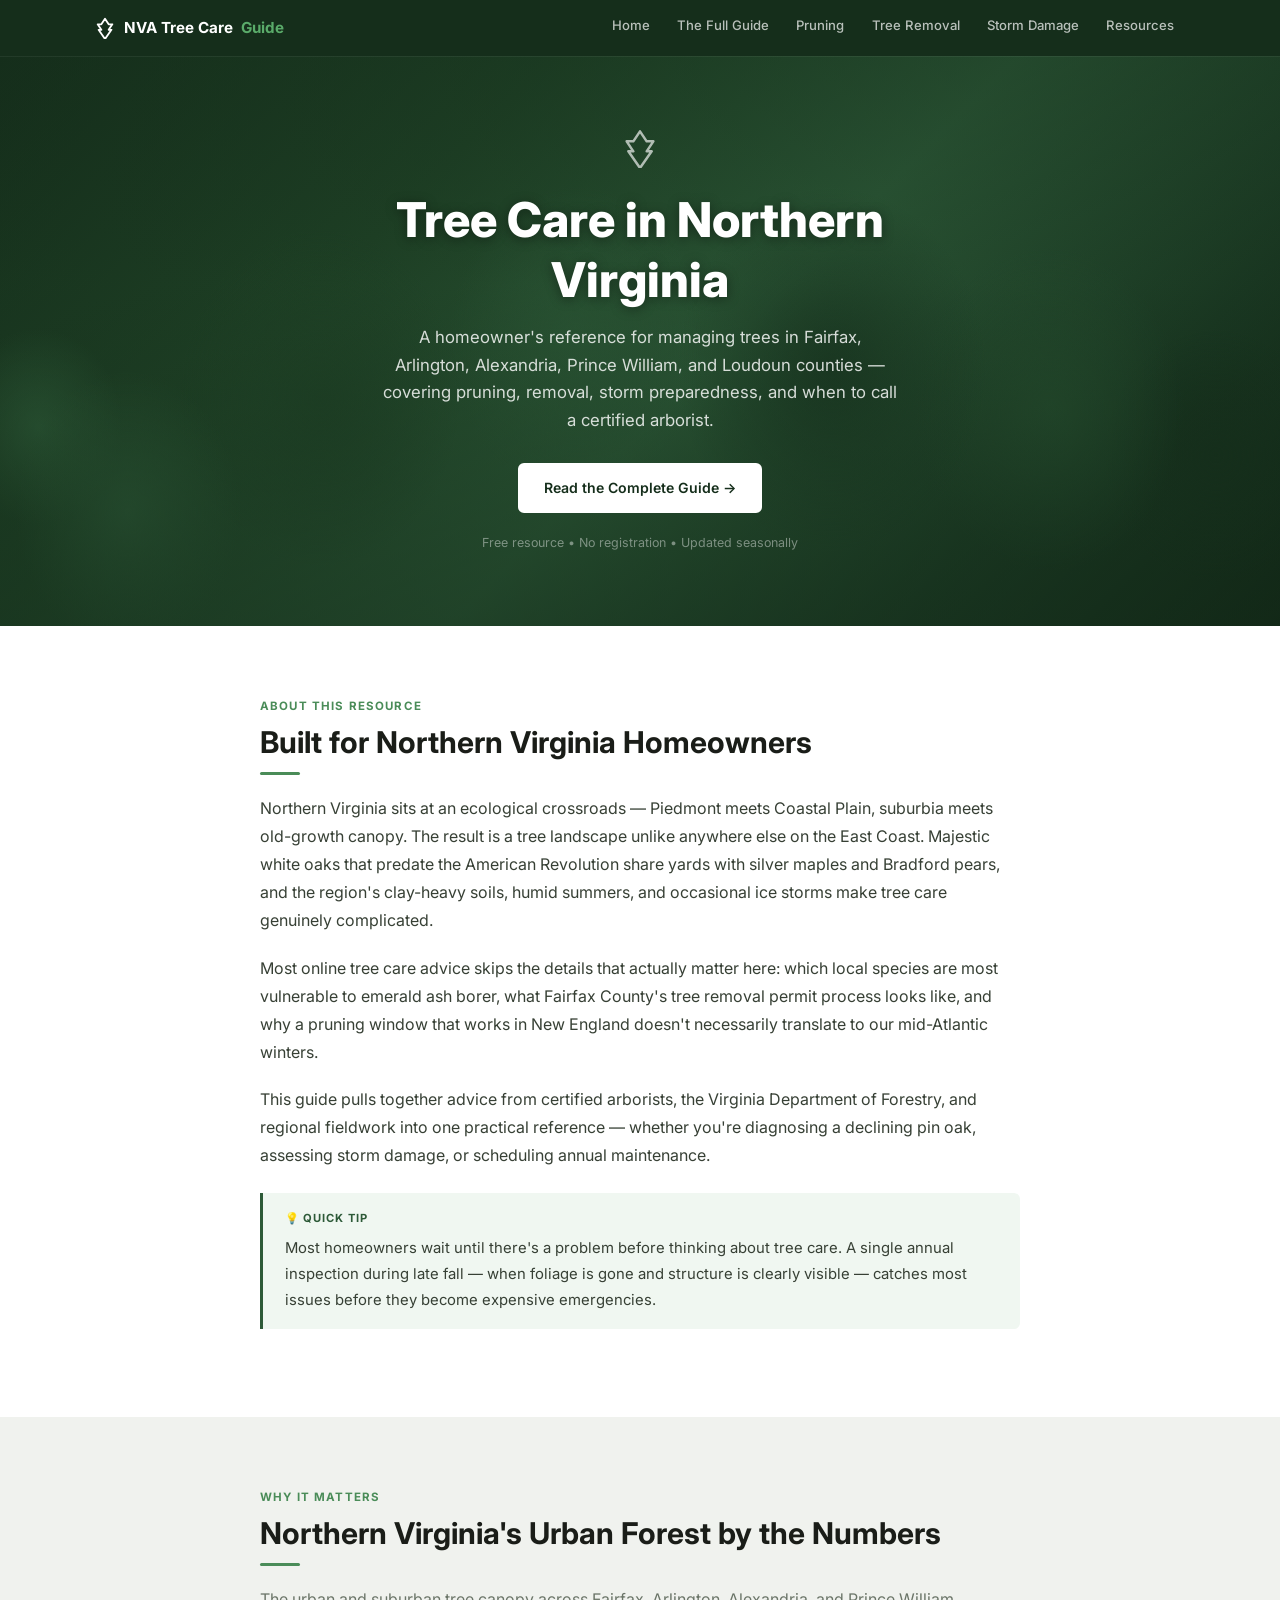
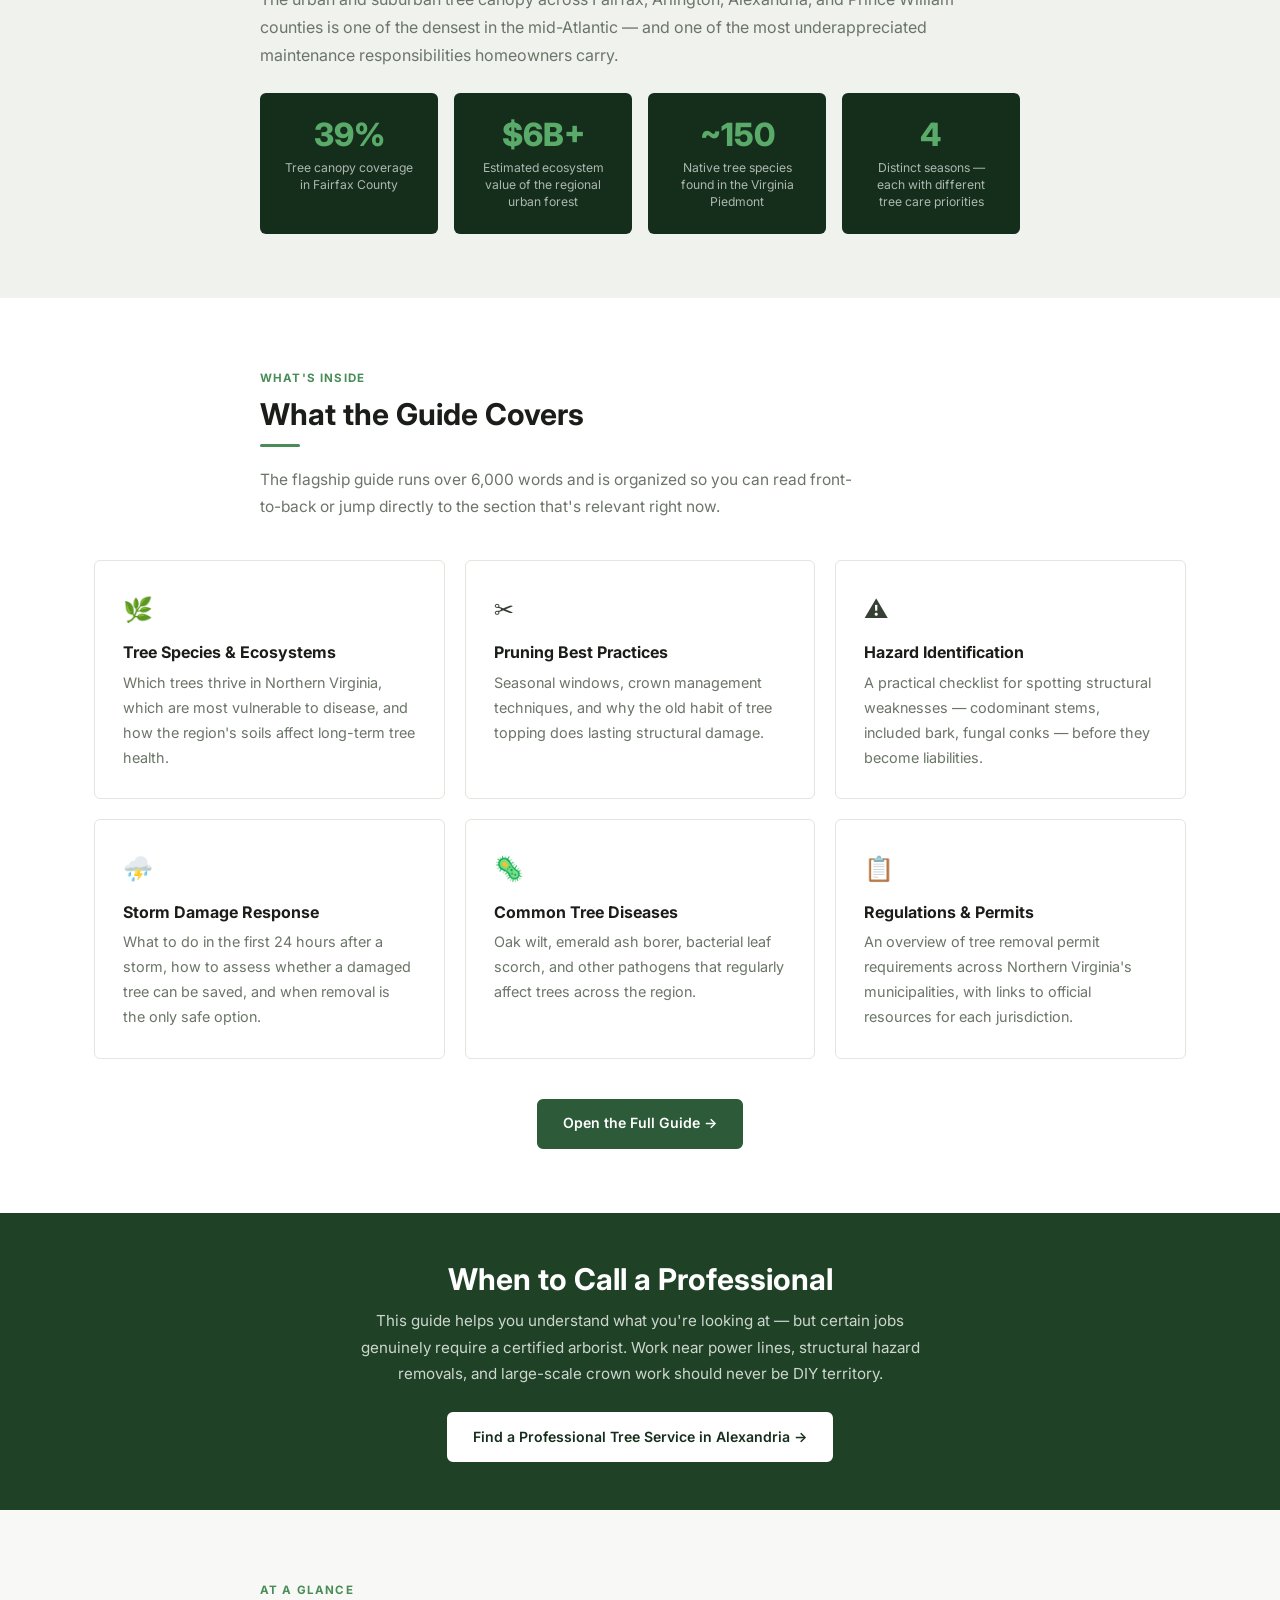
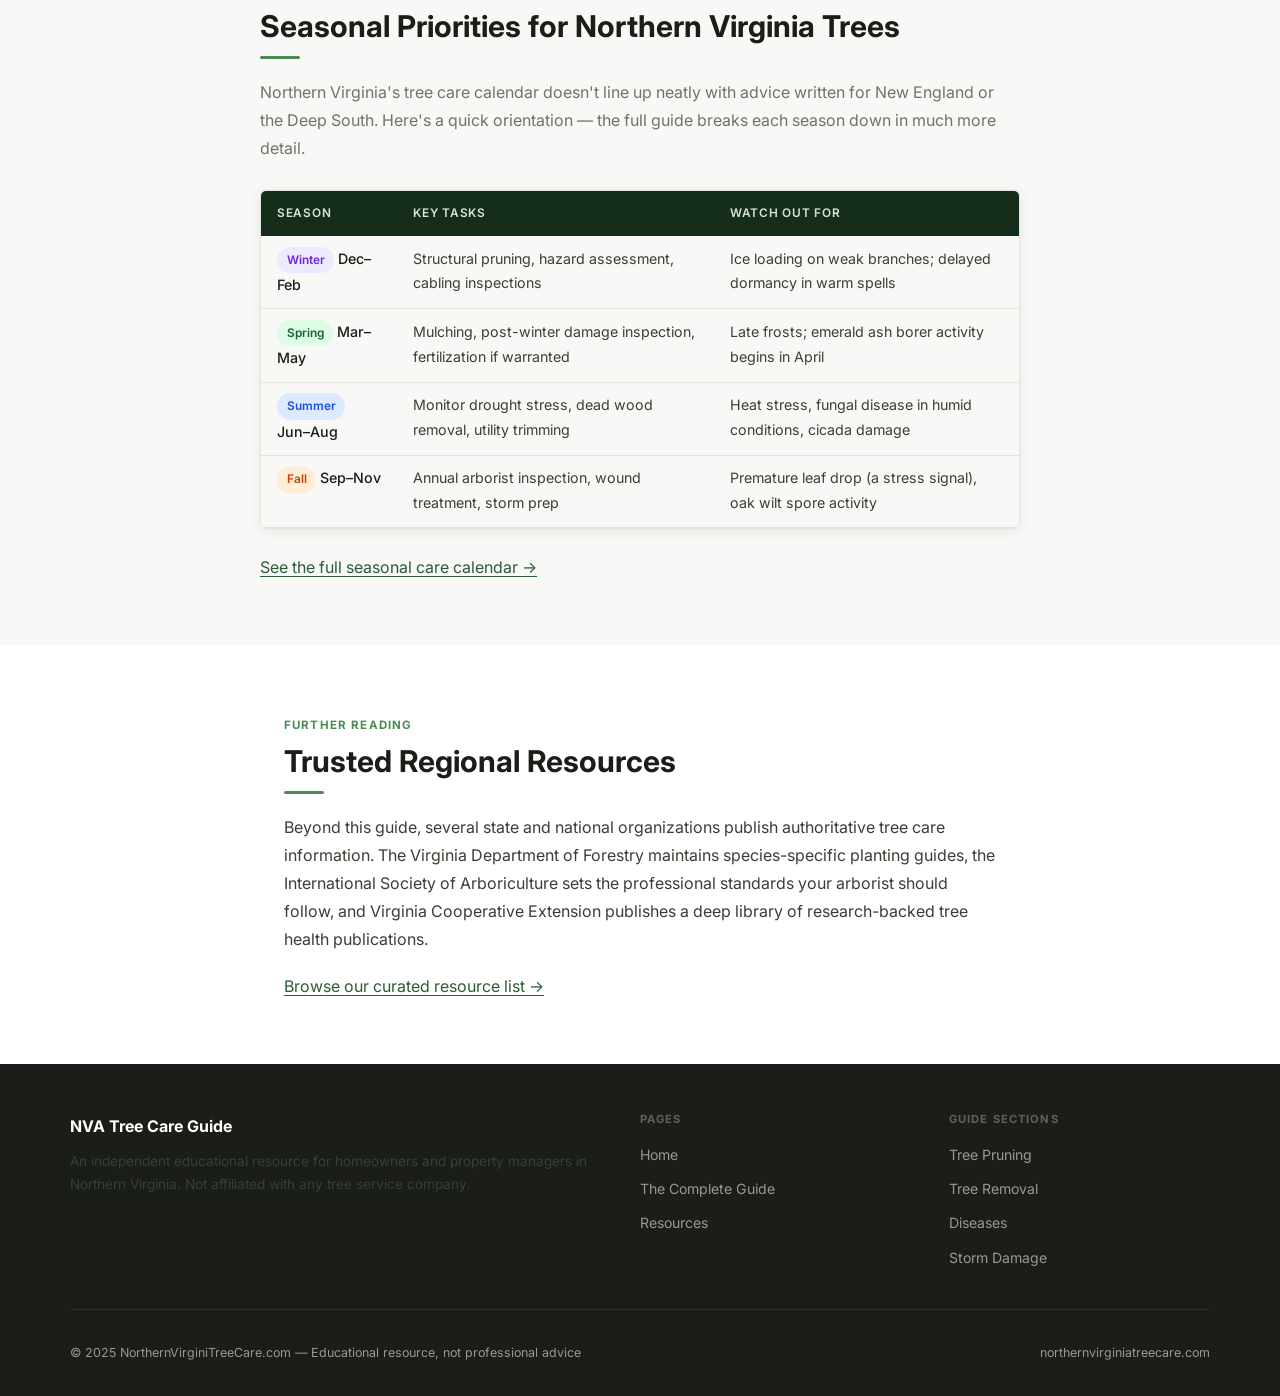
==== index.html @ ad96422e "Add files via upload" ====
<!DOCTYPE html>
<html lang="en">
<head>
  <meta charset="UTF-8">
  <meta name="viewport" content="width=device-width, initial-scale=1.0">
  <title>Northern Virginia Tree Care Guide | Tree Health, Pruning & Removal Advice</title>
  <meta name="description" content="A regional resource for homeowners navigating tree care in Northern Virginia — from seasonal pruning schedules and storm damage response to choosing the right certified arborist.">
  <link rel="canonical" href="https://northernvirginiatreecare.com/">
  <link rel="stylesheet" href="styles.css">
</head>
<body>

<nav>
  <div class="nav-inner">
    <a class="nav-brand" href="index.html">
      <svg width="22" height="22" viewBox="0 0 24 24" fill="none" stroke="currentColor" stroke-width="2" stroke-linecap="round" stroke-linejoin="round"><path d="M12 2L8 8H4l4 6H5l7 10 7-10h-3l4-6h-4z"/></svg>
      NVA Tree Care <span class="brand-accent">Guide</span>
    </a>
    <ul class="nav-links">
      <li><a href="index.html">Home</a></li>
      <li><a href="guide.html">The Full Guide</a></li>
      <li><a href="guide.html#pruning">Pruning</a></li>
      <li><a href="guide.html#removal">Tree Removal</a></li>
      <li><a href="guide.html#storm">Storm Damage</a></li>
      <li><a href="resources.html">Resources</a></li>
    </ul>
  </div>
</nav>

<!-- HERO -->
<section class="hero">
  <div class="hero-bg"></div>
  <div class="hero-inner">
    <div class="hero-icon">
      <svg width="40" height="40" viewBox="0 0 24 24" fill="none" stroke="white" stroke-width="1.5" stroke-linecap="round" stroke-linejoin="round"><path d="M12 2L8 8H4l4 6H5l7 10 7-10h-3l4-6h-4z"/></svg>
    </div>
    <h1>Tree Care in Northern Virginia</h1>
    <p class="lead">A homeowner's reference for managing trees in Fairfax, Arlington, Alexandria, Prince William, and Loudoun counties — covering pruning, removal, storm preparedness, and when to call a certified arborist.</p>
    <a href="guide.html" class="btn btn-white">Read the Complete Guide →</a>
    <p class="hero-meta">Free resource &bull; No registration &bull; Updated seasonally</p>
  </div>
</section>

<!-- INTRO -->
<section class="section">
  <div class="container">
    <div style="max-width: 760px; margin: 0 auto;">
      <span class="section-label">About This Resource</span>
      <h2>Built for Northern Virginia Homeowners</h2>
      <div class="divider"></div>

      <p>Northern Virginia sits at an ecological crossroads — Piedmont meets Coastal Plain, suburbia meets old-growth canopy. The result is a tree landscape unlike anywhere else on the East Coast. Majestic white oaks that predate the American Revolution share yards with silver maples and Bradford pears, and the region's clay-heavy soils, humid summers, and occasional ice storms make tree care genuinely complicated.</p>

      <p>Most online tree care advice skips the details that actually matter here: which local species are most vulnerable to emerald ash borer, what Fairfax County's tree removal permit process looks like, and why a pruning window that works in New England doesn't necessarily translate to our mid-Atlantic winters.</p>

      <p>This guide pulls together advice from certified arborists, the Virginia Department of Forestry, and regional fieldwork into one practical reference — whether you're diagnosing a declining pin oak, assessing storm damage, or scheduling annual maintenance.</p>

      <div class="callout callout-tip">
        <span class="callout-label">💡 Quick Tip</span>
        <p>Most homeowners wait until there's a problem before thinking about tree care. A single annual inspection during late fall — when foliage is gone and structure is clearly visible — catches most issues before they become expensive emergencies.</p>
      </div>
    </div>
  </div>
</section>

<!-- STATS -->
<section class="section section-light">
  <div class="container">
    <div style="max-width: 760px; margin: 0 auto;">
      <span class="section-label">Why It Matters</span>
      <h2>Northern Virginia's Urban Forest by the Numbers</h2>
      <div class="divider"></div>
      <p style="color: var(--muted);">The urban and suburban tree canopy across Fairfax, Arlington, Alexandria, and Prince William counties is one of the densest in the mid-Atlantic — and one of the most underappreciated maintenance responsibilities homeowners carry.</p>
    </div>
    <div class="stats-row" style="max-width: 760px; margin: 1.5rem auto 0;">
      <div class="stat-item">
        <span class="stat-num">39%</span>
        <span class="stat-label">Tree canopy coverage in Fairfax County</span>
      </div>
      <div class="stat-item">
        <span class="stat-num">$6B+</span>
        <span class="stat-label">Estimated ecosystem value of the regional urban forest</span>
      </div>
      <div class="stat-item">
        <span class="stat-num">~150</span>
        <span class="stat-label">Native tree species found in the Virginia Piedmont</span>
      </div>
      <div class="stat-item">
        <span class="stat-num">4</span>
        <span class="stat-label">Distinct seasons — each with different tree care priorities</span>
      </div>
    </div>
  </div>
</section>

<!-- GUIDE TOPICS -->
<section class="section">
  <div class="container">
    <div class="section-header" style="max-width: 760px; margin: 0 auto 2.5rem;">
      <span class="section-label">What's Inside</span>
      <h2>What the Guide Covers</h2>
      <div class="divider"></div>
      <p>The flagship guide runs over 6,000 words and is organized so you can read front-to-back or jump directly to the section that's relevant right now.</p>
    </div>

    <div class="card-grid">
      <div class="card">
        <span class="card-icon">🌿</span>
        <h3>Tree Species &amp; Ecosystems</h3>
        <p>Which trees thrive in Northern Virginia, which are most vulnerable to disease, and how the region's soils affect long-term tree health.</p>
      </div>
      <div class="card">
        <span class="card-icon">✂️</span>
        <h3>Pruning Best Practices</h3>
        <p>Seasonal windows, crown management techniques, and why the old habit of tree topping does lasting structural damage.</p>
      </div>
      <div class="card">
        <span class="card-icon">⚠️</span>
        <h3>Hazard Identification</h3>
        <p>A practical checklist for spotting structural weaknesses — codominant stems, included bark, fungal conks — before they become liabilities.</p>
      </div>
      <div class="card">
        <span class="card-icon">⛈️</span>
        <h3>Storm Damage Response</h3>
        <p>What to do in the first 24 hours after a storm, how to assess whether a damaged tree can be saved, and when removal is the only safe option.</p>
      </div>
      <div class="card">
        <span class="card-icon">🦠</span>
        <h3>Common Tree Diseases</h3>
        <p>Oak wilt, emerald ash borer, bacterial leaf scorch, and other pathogens that regularly affect trees across the region.</p>
      </div>
      <div class="card">
        <span class="card-icon">📋</span>
        <h3>Regulations &amp; Permits</h3>
        <p>An overview of tree removal permit requirements across Northern Virginia's municipalities, with links to official resources for each jurisdiction.</p>
      </div>
    </div>

    <div style="text-align: center; margin-top: 2.5rem;">
      <a href="guide.html" class="btn btn-primary">Open the Full Guide →</a>
    </div>
  </div>
</section>

<!-- FEATURED STRIP -->
<section class="featured-strip">
  <h2>When to Call a Professional</h2>
  <p>This guide helps you understand what you're looking at — but certain jobs genuinely require a certified arborist. Work near power lines, structural hazard removals, and large-scale crown work should never be DIY territory.</p>
  <a href="https://gvtreeservice.com/service-area/tree-service-alexandria-va/" class="btn btn-white" target="_blank" rel="noopener">Find a Professional Tree Service in Alexandria →</a>
</section>

<!-- SEASONAL SNAPSHOT -->
<section class="section section-alt">
  <div class="container">
    <div style="max-width: 760px; margin: 0 auto;">
      <span class="section-label">At a Glance</span>
      <h2>Seasonal Priorities for Northern Virginia Trees</h2>
      <div class="divider"></div>
      <p style="color: var(--muted); margin-bottom: 1.75rem;">Northern Virginia's tree care calendar doesn't line up neatly with advice written for New England or the Deep South. Here's a quick orientation — the full guide breaks each season down in much more detail.</p>

      <div class="table-wrap">
        <table>
          <thead>
            <tr>
              <th>Season</th>
              <th>Key Tasks</th>
              <th>Watch Out For</th>
            </tr>
          </thead>
          <tbody>
            <tr>
              <td><span class="season-badge winter">Winter</span> Dec–Feb</td>
              <td>Structural pruning, hazard assessment, cabling inspections</td>
              <td>Ice loading on weak branches; delayed dormancy in warm spells</td>
            </tr>
            <tr>
              <td><span class="season-badge spring">Spring</span> Mar–May</td>
              <td>Mulching, post-winter damage inspection, fertilization if warranted</td>
              <td>Late frosts; emerald ash borer activity begins in April</td>
            </tr>
            <tr>
              <td><span class="season-badge summer">Summer</span> Jun–Aug</td>
              <td>Monitor drought stress, dead wood removal, utility trimming</td>
              <td>Heat stress, fungal disease in humid conditions, cicada damage</td>
            </tr>
            <tr>
              <td><span class="season-badge fall">Fall</span> Sep–Nov</td>
              <td>Annual arborist inspection, wound treatment, storm prep</td>
              <td>Premature leaf drop (a stress signal), oak wilt spore activity</td>
            </tr>
          </tbody>
        </table>
      </div>

      <p style="margin-top: 1rem;"><a href="guide.html#seasonal">See the full seasonal care calendar →</a></p>
    </div>
  </div>
</section>

<!-- RESOURCES TEASER -->
<section class="section">
  <div class="container" style="max-width: 760px; margin: 0 auto;">
    <span class="section-label">Further Reading</span>
    <h2>Trusted Regional Resources</h2>
    <div class="divider"></div>
    <p>Beyond this guide, several state and national organizations publish authoritative tree care information. The Virginia Department of Forestry maintains species-specific planting guides, the International Society of Arboriculture sets the professional standards your arborist should follow, and Virginia Cooperative Extension publishes a deep library of research-backed tree health publications.</p>
    <p><a href="resources.html">Browse our curated resource list →</a></p>
  </div>
</section>

<footer>
  <div class="footer-inner">
    <div>
      <span class="footer-brand">NVA Tree Care Guide</span>
      <p class="footer-desc">An independent educational resource for homeowners and property managers in Northern Virginia. Not affiliated with any tree service company.</p>
    </div>
    <div class="footer-col">
      <h5>Pages</h5>
      <ul>
        <li><a href="index.html">Home</a></li>
        <li><a href="guide.html">The Complete Guide</a></li>
        <li><a href="resources.html">Resources</a></li>
      </ul>
    </div>
    <div class="footer-col">
      <h5>Guide Sections</h5>
      <ul>
        <li><a href="guide.html#pruning">Tree Pruning</a></li>
        <li><a href="guide.html#removal">Tree Removal</a></li>
        <li><a href="guide.html#diseases">Diseases</a></li>
        <li><a href="guide.html#storm">Storm Damage</a></li>
      </ul>
    </div>
  </div>
  <div class="footer-bottom">
    <span>© 2025 NorthernVirginiTreeCare.com — Educational resource, not professional advice</span>
    <span>northernvirginiatreecare.com</span>
  </div>
</footer>

</body>
</html>
---- styles.css ----
/* =============================================
   Northern Virginia Tree Care Guide
   Design: Clean editorial with photo hero
   ============================================= */

@import url('https://fonts.googleapis.com/css2?family=Inter:wght@300;400;500;600;700;800&family=Merriweather:ital,wght@0,300;0,400;0,700;1,300;1,400&display=swap');

:root {
  --forest:       #152e1b;
  --canopy:       #1f4226;
  --mid-green:    #2d5a38;
  --light-green:  #4a8c58;
  --accent-green: #5aab6a;
  --white:        #ffffff;
  --off-white:    #f8f9f6;
  --light-gray:   #f0f2ee;
  --border:       #e2e6de;
  --ink:          #1a1d18;
  --body:         #374035;
  --muted:        #6b7568;
  --caution-bg:   #fffbeb;
  --caution-bdr:  #d97706;
  --tip-bg:       #f0f7f1;
  --tip-bdr:      #2d5a38;
  --danger-bg:    #fff1f1;
  --danger-bdr:   #dc2626;
  --font-ui:      'Inter', system-ui, sans-serif;
  --font-body:    'Merriweather', Georgia, serif;
  --max-w: 1140px;
  --radius: 6px;
  --shadow: 0 2px 12px rgba(0,0,0,.08);
  --shadow-md: 0 4px 24px rgba(0,0,0,.12);
}

*, *::before, *::after { box-sizing: border-box; margin: 0; padding: 0; }
html { scroll-behavior: smooth; }

body {
  font-family: var(--font-ui);
  font-size: 1rem;
  line-height: 1.75;
  color: var(--body);
  background: var(--white);
  -webkit-font-smoothing: antialiased;
}

h1, h2, h3, h4, h5 {
  font-family: var(--font-ui);
  color: var(--ink);
  line-height: 1.25;
  font-weight: 700;
}
h1 { font-size: clamp(1.85rem, 5vw, 3rem); font-weight: 800; }
h2 { font-size: clamp(1.3rem, 3vw, 1.875rem); margin-bottom: .5rem; }
h3 { font-size: 1.2rem; margin-bottom: .35rem; }
h4 { font-size: 1rem; font-weight: 600; }

p { margin-bottom: 1.2rem; color: var(--body); }
p:last-child { margin-bottom: 0; }
a { color: var(--mid-green); text-decoration: underline; text-underline-offset: 3px; }
a:hover { color: var(--forest); }
strong { font-weight: 600; color: var(--ink); }
ul, ol { padding-left: 1.5rem; margin-bottom: 1.2rem; }
li { margin-bottom: .4rem; }

.container { max-width: var(--max-w); margin: 0 auto; padding: 0 1.5rem; }

/* NAV */
nav {
  background: var(--forest);
  position: sticky;
  top: 0;
  z-index: 100;
  box-shadow: 0 1px 0 rgba(255,255,255,.06);
}
.nav-inner {
  max-width: var(--max-w);
  margin: 0 auto;
  padding: 0 1.5rem;
  display: flex;
  align-items: center;
  justify-content: space-between;
  height: 56px;
}
.nav-brand {
  display: flex;
  align-items: center;
  gap: .5rem;
  text-decoration: none;
  font-size: .95rem;
  font-weight: 700;
  color: var(--white);
}
.nav-brand .brand-accent { color: var(--accent-green); }
.nav-links { display: flex; list-style: none; padding: 0; margin: 0; gap: .2rem; }
.nav-links a {
  font-size: .82rem;
  font-weight: 500;
  color: rgba(255,255,255,.7);
  text-decoration: none;
  padding: .4rem .75rem;
  border-radius: 4px;
  transition: background .15s, color .15s;
  white-space: nowrap;
}
.nav-links a:hover { background: rgba(255,255,255,.1); color: #fff; }

/* HERO */
.hero {
  position: relative;
  min-height: 380px;
  display: flex;
  align-items: center;
  justify-content: center;
  text-align: center;
  overflow: hidden;
}
.hero-bg {
  position: absolute;
  inset: 0;
  background: linear-gradient(135deg, #152e1b 0%, #1f4226 30%, #2d5a38 55%, #1a3822 80%, #0f2213 100%);
  z-index: 0;
}
/* Organic tree canopy shapes */
.hero-bg::before {
  content: '';
  position: absolute;
  inset: 0;
  background-image:
    radial-gradient(ellipse 160px 200px at 10% 80%, rgba(45,90,56,.9) 0%, transparent 70%),
    radial-gradient(ellipse 200px 240px at 25% 60%, rgba(31,66,38,.95) 0%, transparent 70%),
    radial-gradient(ellipse 180px 220px at 45% 50%, rgba(45,90,56,.8) 0%, transparent 70%),
    radial-gradient(ellipse 220px 260px at 65% 55%, rgba(26,56,34,.95) 0%, transparent 70%),
    radial-gradient(ellipse 190px 230px at 82% 62%, rgba(37,77,46,.9) 0%, transparent 70%),
    radial-gradient(ellipse 160px 180px at 95% 70%, rgba(21,46,27,.9) 0%, transparent 70%),
    radial-gradient(ellipse 120px 140px at 3% 65%, rgba(50,100,62,.7) 0%, transparent 70%);
  z-index: 1;
}
.hero-bg::after {
  content: '';
  position: absolute;
  inset: 0;
  background: linear-gradient(to bottom, rgba(21,46,27,.4) 0%, rgba(21,46,27,.15) 40%, rgba(21,46,27,.55) 100%);
  z-index: 2;
}
.hero-inner {
  position: relative;
  z-index: 3;
  padding: 4.5rem 1.5rem;
  max-width: 680px;
  width: 100%;
}
.hero-icon { margin: 0 auto .85rem; opacity: .65; }
.hero h1 { color: #fff; font-weight: 800; margin-bottom: .9rem; text-shadow: 0 2px 12px rgba(0,0,0,.4); }
.hero .lead {
  font-size: 1.05rem;
  color: rgba(255,255,255,.82);
  max-width: 520px;
  margin: 0 auto 1.75rem;
  line-height: 1.65;
}
.hero-meta { font-size: .78rem; color: rgba(255,255,255,.42); margin-top: 1.2rem; }

/* BREADCRUMB */
.breadcrumb { background: var(--light-gray); border-bottom: 1px solid var(--border); padding: .6rem 1.5rem; }
.breadcrumb-inner { max-width: var(--max-w); margin: 0 auto; font-size: .78rem; color: var(--muted); }
.breadcrumb-inner a { color: var(--mid-green); text-decoration: none; }
.breadcrumb-inner a:hover { text-decoration: underline; }
.breadcrumb-inner span { margin: 0 .4rem; opacity: .5; }

/* BUTTONS */
.btn {
  display: inline-flex;
  align-items: center;
  gap: .4rem;
  padding: .68rem 1.5rem;
  border-radius: var(--radius);
  font-family: var(--font-ui);
  font-size: .88rem;
  font-weight: 600;
  text-decoration: none;
  transition: all .18s;
  cursor: pointer;
  white-space: nowrap;
}
.btn-primary { background: var(--mid-green); color: #fff; border: 2px solid var(--mid-green); }
.btn-primary:hover { background: var(--forest); border-color: var(--forest); color: #fff; }
.btn-outline { background: transparent; color: var(--mid-green); border: 2px solid var(--mid-green); }
.btn-outline:hover { background: var(--mid-green); color: #fff; }
.btn-white { background: #fff; color: var(--forest); border: 2px solid #fff; }
.btn-white:hover { background: rgba(255,255,255,.88); color: var(--forest); }

/* SECTIONS */
.section { padding: 4rem 1.5rem; }
.section-sm { padding: 2.5rem 1.5rem; }
.section-alt { background: var(--off-white); }
.section-light { background: var(--light-gray); }
.section-dark { background: var(--forest); }
.section-dark h2, .section-dark h3 { color: #fff; }
.section-dark p { color: rgba(255,255,255,.78); }

.section-header { margin-bottom: 2.5rem; }
.section-header p { color: var(--muted); max-width: 600px; font-size: .97rem; }
.section-label {
  display: inline-block;
  font-size: .72rem;
  font-weight: 700;
  letter-spacing: .1em;
  text-transform: uppercase;
  color: var(--light-green);
  margin-bottom: .5rem;
}
.divider { width: 40px; height: 3px; background: var(--light-green); border-radius: 2px; margin: .65rem 0 1.2rem; }

/* CARDS */
.card-grid { display: grid; grid-template-columns: repeat(auto-fit, minmax(270px, 1fr)); gap: 1.25rem; }
.card {
  background: var(--white);
  border: 1px solid var(--border);
  border-radius: var(--radius);
  padding: 1.75rem;
  transition: box-shadow .2s, transform .2s;
}
.card:hover { box-shadow: var(--shadow-md); transform: translateY(-2px); }
.card-icon { font-size: 1.5rem; margin-bottom: .7rem; display: block; }
.card h3 { font-size: 1rem; margin-bottom: .45rem; }
.card p { font-size: .9rem; color: var(--muted); margin: 0; }

/* CALLOUTS */
.callout { border-left: 3px solid; padding: 1rem 1.35rem; margin: 1.5rem 0; border-radius: 0 var(--radius) var(--radius) 0; }
.callout-tip { background: var(--tip-bg); border-color: var(--tip-bdr); }
.callout-warning { background: var(--caution-bg); border-color: var(--caution-bdr); }
.callout-danger { background: var(--danger-bg); border-color: var(--danger-bdr); }
.callout-label { font-size: .7rem; font-weight: 700; letter-spacing: .08em; text-transform: uppercase; display: block; margin-bottom: .4rem; }
.callout-tip .callout-label { color: var(--mid-green); }
.callout-warning .callout-label { color: #b45309; }
.callout-danger .callout-label { color: #dc2626; }
.callout p { font-size: .93rem; margin: 0; }

/* TABLES */
.table-wrap { overflow-x: auto; margin: 1.5rem 0; border-radius: var(--radius); border: 1px solid var(--border); box-shadow: var(--shadow); }
table { width: 100%; border-collapse: collapse; font-size: .89rem; }
thead { background: var(--forest); }
thead th { padding: .75rem 1rem; text-align: left; font-size: .74rem; font-weight: 600; letter-spacing: .06em; text-transform: uppercase; color: rgba(255,255,255,.85); }
tbody tr:nth-child(even) { background: var(--off-white); }
tbody tr:hover { background: #e6ede7; }
td { padding: .65rem 1rem; border-bottom: 1px solid var(--border); vertical-align: top; }
td:first-child { font-weight: 500; color: var(--ink); }

/* ARTICLE LAYOUT */
.article-container {
  max-width: var(--max-w);
  margin: 0 auto;
  padding: 3rem 1.5rem;
  display: grid;
  grid-template-columns: 1fr 300px;
  gap: 4rem;
  align-items: start;
}
.article-body > h2 { margin-top: 2.75rem; padding-top: 2.25rem; border-top: 1px solid var(--border); }
.article-body > h2:first-of-type { margin-top: 0; border-top: none; padding-top: 0; }
.article-body h3 { margin-top: 1.75rem; color: var(--canopy); }
.article-body h4 { margin-top: 1.25rem; }

/* SIDEBAR */
.sidebar { position: sticky; top: 4.5rem; }
.sidebar-card { background: var(--off-white); border: 1px solid var(--border); border-radius: var(--radius); padding: 1.35rem; margin-bottom: 1.25rem; }
.sidebar-card .card-label { font-size: .7rem; font-weight: 700; letter-spacing: .1em; text-transform: uppercase; color: var(--muted); margin-bottom: .9rem; display: block; }
.toc-list { list-style: none; padding: 0; margin: 0; }
.toc-list a { font-size: .83rem; color: var(--body); text-decoration: none; display: block; padding: .32rem 0; border-bottom: 1px solid var(--border); transition: color .15s, padding-left .15s; }
.toc-list li:last-child a { border-bottom: none; }
.toc-list a:hover { color: var(--mid-green); padding-left: .35rem; }
.cta-box { background: var(--forest); border-radius: var(--radius); padding: 1.5rem; color: #fff; }
.cta-box h4 { font-size: 1rem; color: #fff; margin-bottom: .55rem; }
.cta-box p { font-size: .85rem; color: rgba(255,255,255,.72); margin-bottom: 1rem; }
.cta-box .btn { width: 100%; justify-content: center; }

/* STATS */
.stats-row { display: grid; grid-template-columns: repeat(auto-fit, minmax(155px, 1fr)); gap: 1rem; margin: 2rem 0; }
.stat-item { background: var(--forest); border-radius: var(--radius); padding: 1.5rem; text-align: center; }
.stat-num { font-size: 2rem; font-weight: 800; color: var(--accent-green); display: block; line-height: 1.1; }
.stat-label { font-size: .76rem; color: rgba(255,255,255,.65); margin-top: .4rem; display: block; line-height: 1.4; }

/* SEASON BADGES */
.season-badge { display: inline-block; padding: .18rem .6rem; border-radius: 20px; font-size: .74rem; font-weight: 600; }
.spring { background: #dcfce7; color: #166534; }
.summer { background: #dbeafe; color: #1d4ed8; }
.fall   { background: #ffedd5; color: #c2410c; }
.winter { background: #ede9fe; color: #6d28d9; }

/* INTRO HIGHLIGHT */
.intro-highlight {
  background: var(--tip-bg);
  border-left: 4px solid var(--mid-green);
  border-radius: 0 var(--radius) var(--radius) 0;
  padding: 1.35rem 1.75rem;
  margin-bottom: 2.5rem;
}
.intro-highlight p { font-family: var(--font-body); font-size: 1rem; color: var(--canopy); font-style: italic; margin: 0; }

/* IMAGE BLOCKS */
.img-block { margin: 2rem 0; border-radius: var(--radius); overflow: hidden; border: 1px solid var(--border); }
.img-block img { width: 100%; height: auto; display: block; min-height: 180px; background: var(--light-gray); }
.img-caption { font-size: .78rem; color: var(--muted); padding: .5rem .85rem; background: var(--off-white); font-style: italic; border-top: 1px solid var(--border); }

/* FEATURED STRIP */
.featured-strip { background: var(--canopy); padding: 3rem 1.5rem; text-align: center; }
.featured-strip h2 { color: #fff; margin-bottom: .6rem; }
.featured-strip p { color: rgba(255,255,255,.78); max-width: 560px; margin: 0 auto 1.5rem; font-size: .95rem; }

/* RESOURCES */
.resource-grid { display: grid; grid-template-columns: repeat(auto-fit, minmax(290px, 1fr)); gap: 1.25rem; margin-top: 2rem; }
.resource-card { background: var(--white); border: 1px solid var(--border); border-radius: var(--radius); padding: 1.75rem; transition: box-shadow .2s; }
.resource-card:hover { box-shadow: var(--shadow-md); }
.resource-card .org-type { font-size: .7rem; font-weight: 700; letter-spacing: .1em; text-transform: uppercase; color: var(--light-green); margin-bottom: .5rem; display: block; }
.resource-card h3 { font-size: 1.05rem; margin-bottom: .5rem; }
.resource-card p { font-size: .9rem; color: var(--muted); margin-bottom: 1rem; }

/* FOOTER */
footer { background: var(--ink); color: rgba(255,255,255,.55); padding: 3rem 1.5rem 2rem; }
.footer-inner { max-width: var(--max-w); margin: 0 auto; display: grid; grid-template-columns: 2fr 1fr 1fr; gap: 3rem; margin-bottom: 2rem; padding-bottom: 2rem; border-bottom: 1px solid rgba(255,255,255,.08); }
.footer-brand { font-size: 1rem; font-weight: 700; color: var(--white); display: block; margin-bottom: .65rem; }
.footer-desc { font-size: .85rem; line-height: 1.65; }
.footer-col h5 { font-size: .7rem; font-weight: 700; letter-spacing: .1em; text-transform: uppercase; color: rgba(255,255,255,.3); margin-bottom: .85rem; }
.footer-col ul { list-style: none; padding: 0; margin: 0; }
.footer-col li { margin-bottom: .4rem; }
.footer-col a { color: rgba(255,255,255,.55); font-size: .88rem; text-decoration: none; transition: color .15s; }
.footer-col a:hover { color: var(--accent-green); }
.footer-bottom { max-width: var(--max-w); margin: 0 auto; font-size: .78rem; display: flex; justify-content: space-between; flex-wrap: wrap; gap: .5rem; }

/* RESPONSIVE */
@media (max-width: 960px) {
  .article-container { grid-template-columns: 1fr; gap: 2rem; }
  .sidebar { position: static; }
  .footer-inner { grid-template-columns: 1fr 1fr; }
}
@media (max-width: 680px) {
  .section, .section-sm { padding: 2.5rem 1.25rem; }
  .hero-inner { padding: 3rem 1.25rem; }
  .footer-inner { grid-template-columns: 1fr; gap: 2rem; }
  .nav-links { display: none; }
  .stats-row { grid-template-columns: 1fr 1fr; }
}
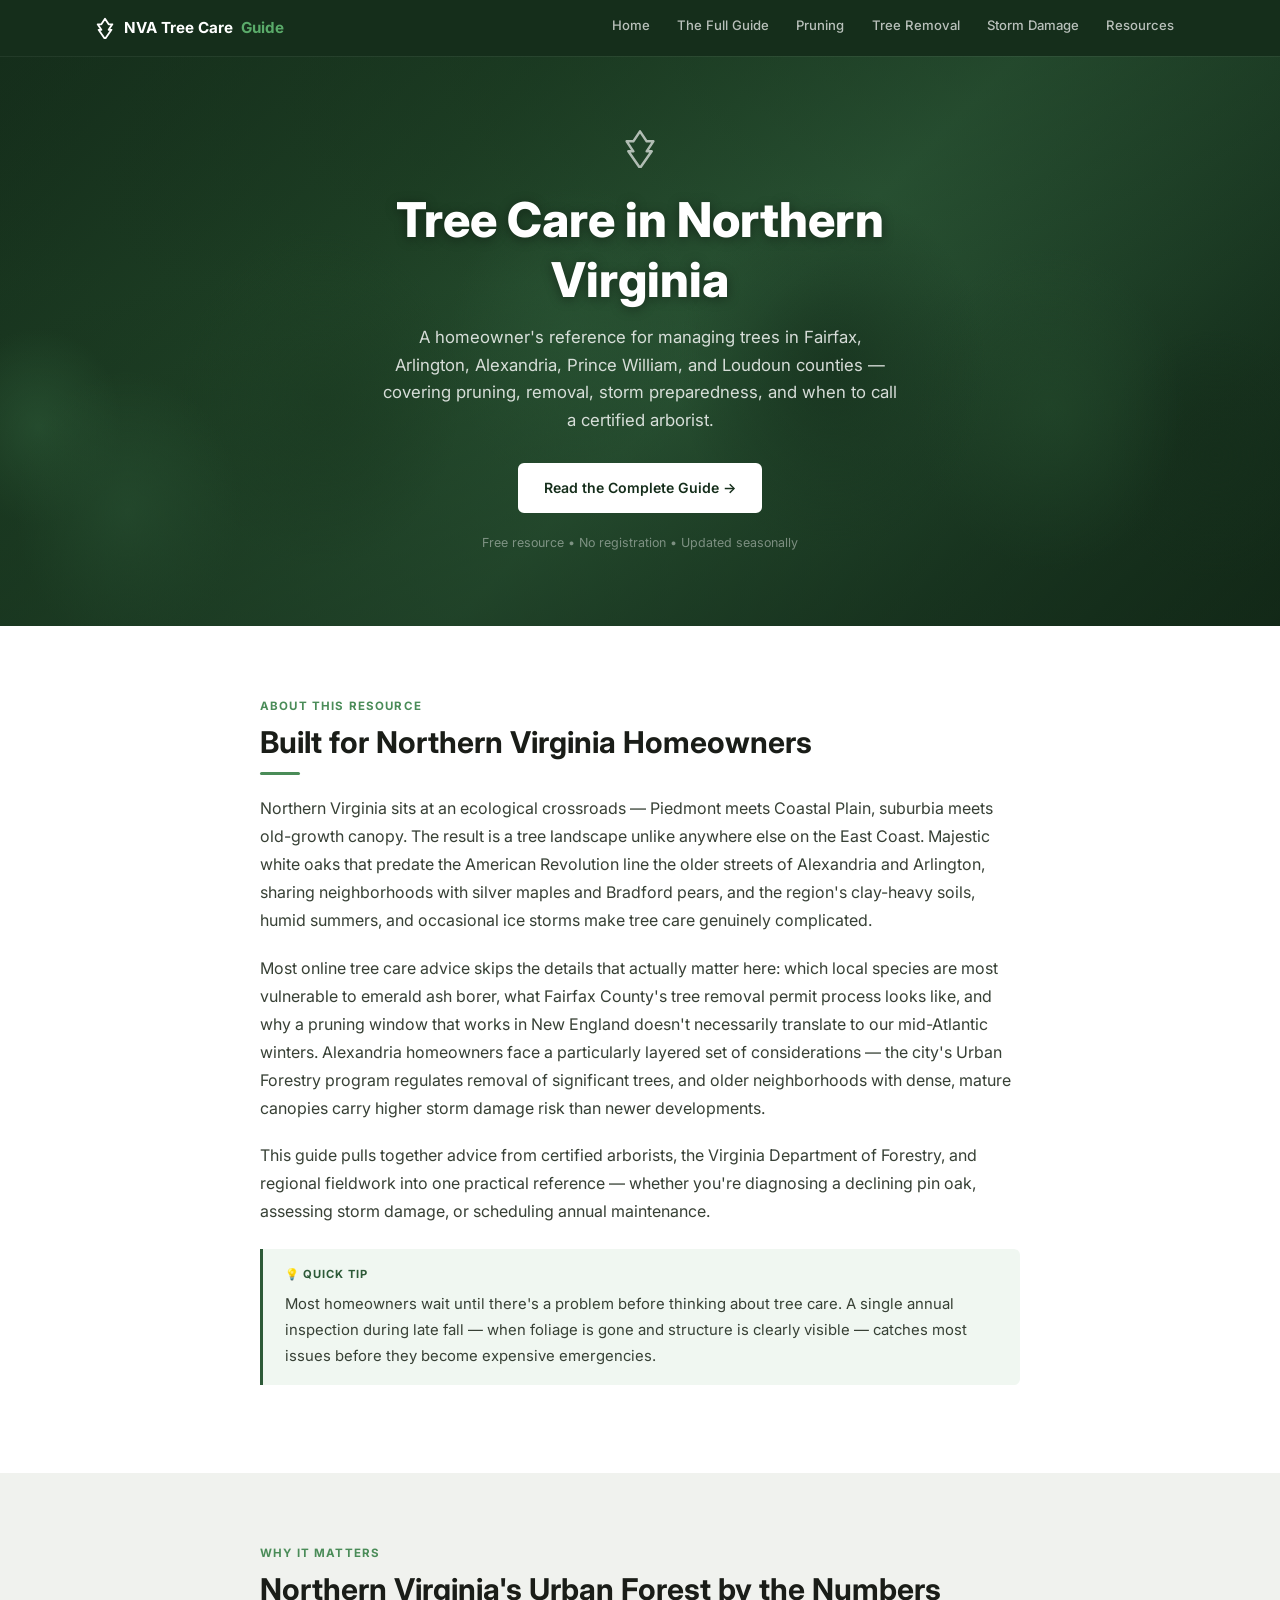
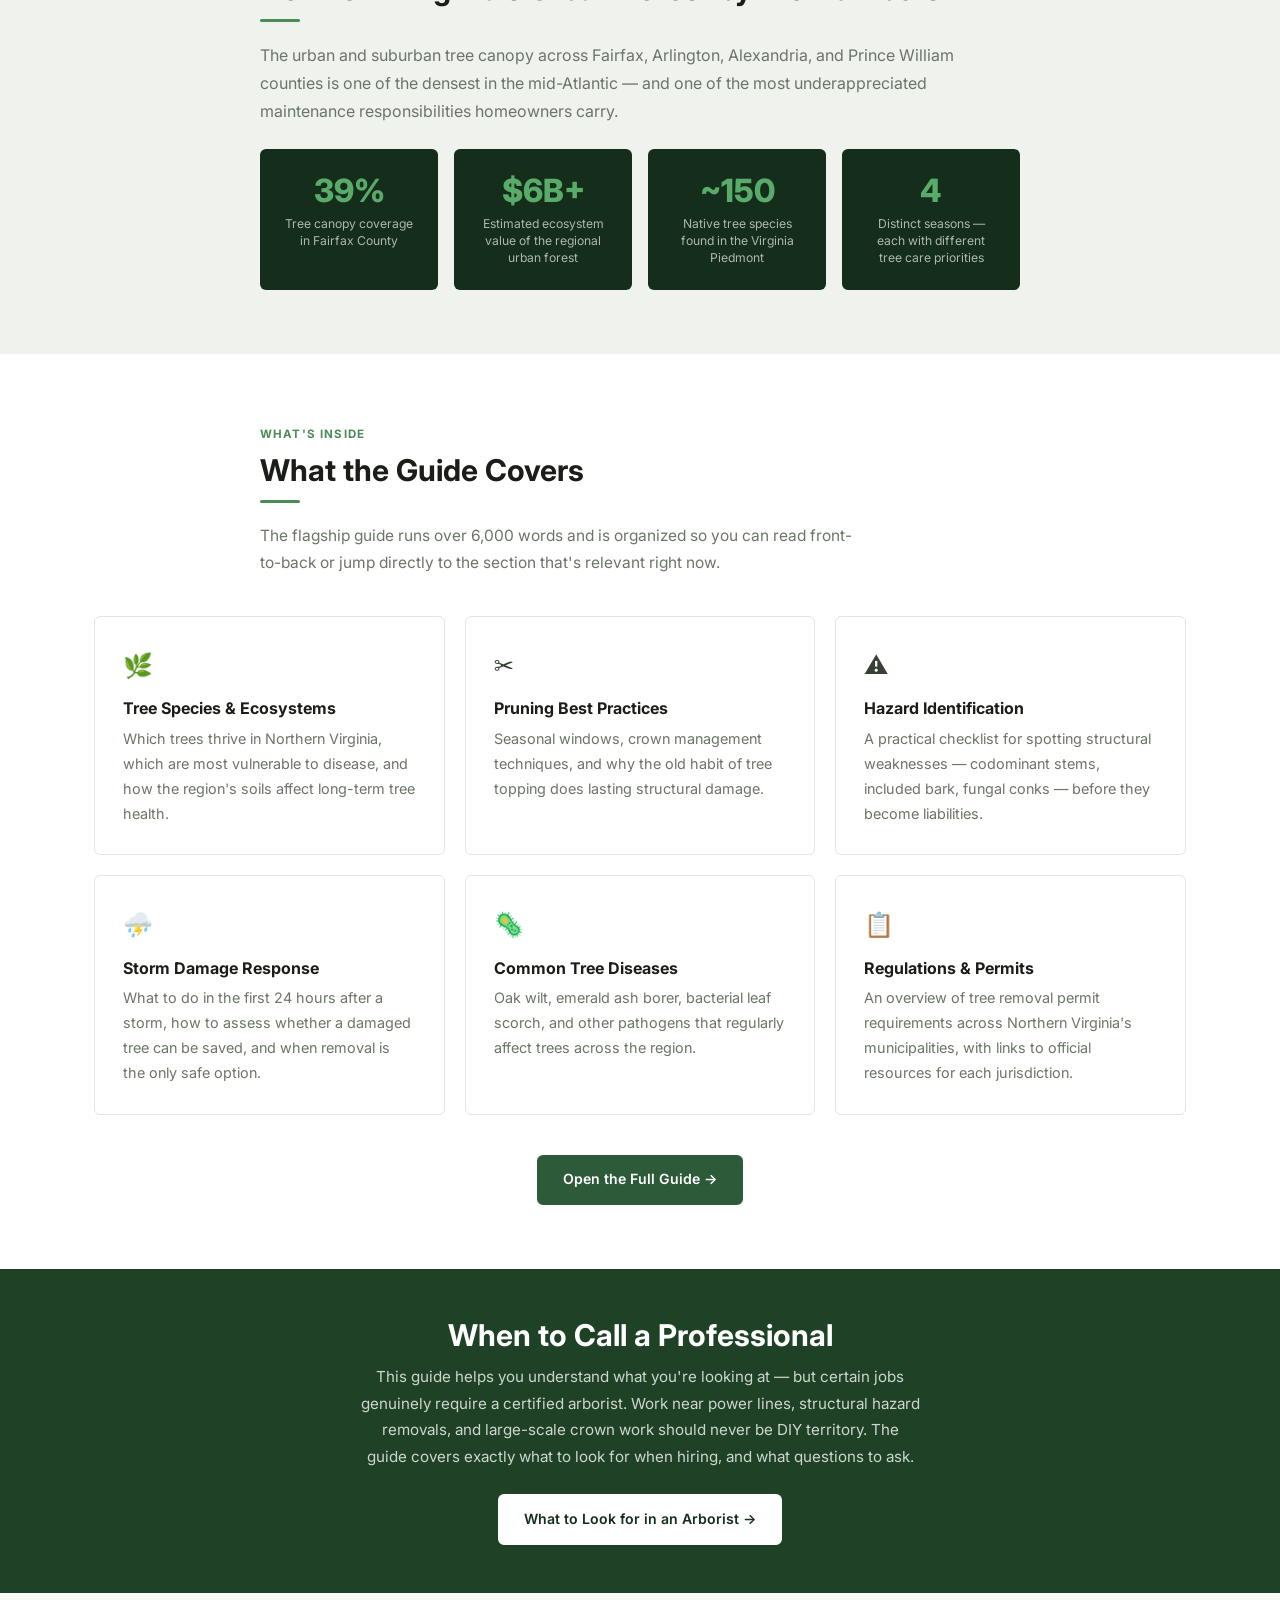
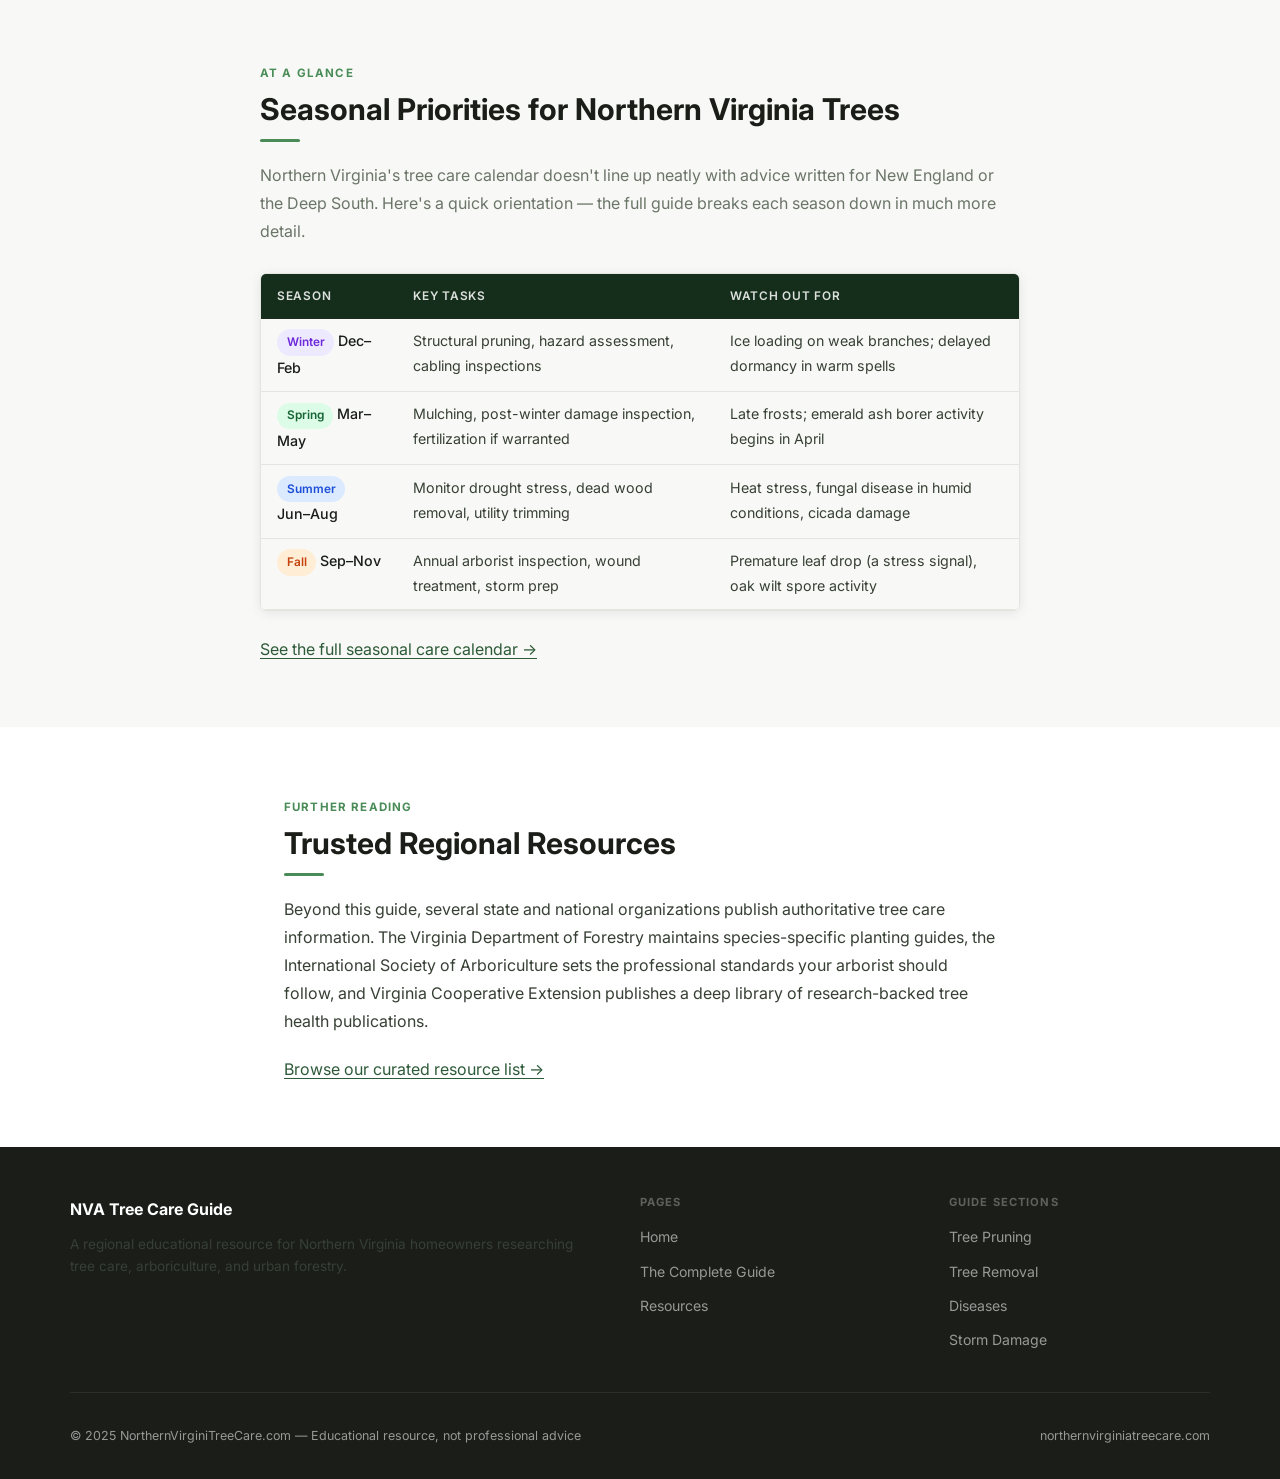
==== commit 024c2ebf: "Add files via upload" ====
--- a/index.html
+++ b/index.html
@@ -49,9 +49,9 @@
       <h2>Built for Northern Virginia Homeowners</h2>
       <div class="divider"></div>
 
-      <p>Northern Virginia sits at an ecological crossroads — Piedmont meets Coastal Plain, suburbia meets old-growth canopy. The result is a tree landscape unlike anywhere else on the East Coast. Majestic white oaks that predate the American Revolution share yards with silver maples and Bradford pears, and the region's clay-heavy soils, humid summers, and occasional ice storms make tree care genuinely complicated.</p>
-
-      <p>Most online tree care advice skips the details that actually matter here: which local species are most vulnerable to emerald ash borer, what Fairfax County's tree removal permit process looks like, and why a pruning window that works in New England doesn't necessarily translate to our mid-Atlantic winters.</p>
+      <p>Northern Virginia sits at an ecological crossroads — Piedmont meets Coastal Plain, suburbia meets old-growth canopy. The result is a tree landscape unlike anywhere else on the East Coast. Majestic white oaks that predate the American Revolution line the older streets of Alexandria and Arlington, sharing neighborhoods with silver maples and Bradford pears, and the region's clay-heavy soils, humid summers, and occasional ice storms make tree care genuinely complicated.</p>
+
+      <p>Most online tree care advice skips the details that actually matter here: which local species are most vulnerable to emerald ash borer, what Fairfax County's tree removal permit process looks like, and why a pruning window that works in New England doesn't necessarily translate to our mid-Atlantic winters. Alexandria homeowners face a particularly layered set of considerations — the city's Urban Forestry program regulates removal of significant trees, and older neighborhoods with dense, mature canopies carry higher storm damage risk than newer developments.</p>
 
       <p>This guide pulls together advice from certified arborists, the Virginia Department of Forestry, and regional fieldwork into one practical reference — whether you're diagnosing a declining pin oak, assessing storm damage, or scheduling annual maintenance.</p>
 
@@ -145,8 +145,8 @@
 <!-- FEATURED STRIP -->
 <section class="featured-strip">
   <h2>When to Call a Professional</h2>
-  <p>This guide helps you understand what you're looking at — but certain jobs genuinely require a certified arborist. Work near power lines, structural hazard removals, and large-scale crown work should never be DIY territory.</p>
-  <a href="https://gvtreeservice.com/service-area/tree-service-alexandria-va/" class="btn btn-white" target="_blank" rel="noopener">Find a Professional Tree Service in Alexandria →</a>
+  <p>This guide helps you understand what you're looking at — but certain jobs genuinely require a certified arborist. Work near power lines, structural hazard removals, and large-scale crown work should never be DIY territory. The guide covers exactly what to look for when hiring, and what questions to ask.</p>
+  <a href="guide.html#arborist" class="btn btn-white">What to Look for in an Arborist →</a>
 </section>
 
 <!-- SEASONAL SNAPSHOT -->
@@ -212,7 +212,7 @@
   <div class="footer-inner">
     <div>
       <span class="footer-brand">NVA Tree Care Guide</span>
-      <p class="footer-desc">An independent educational resource for homeowners and property managers in Northern Virginia. Not affiliated with any tree service company.</p>
+      <p class="footer-desc">A regional educational resource for Northern Virginia homeowners researching tree care, arboriculture, and urban forestry.</p>
     </div>
     <div class="footer-col">
       <h5>Pages</h5>
